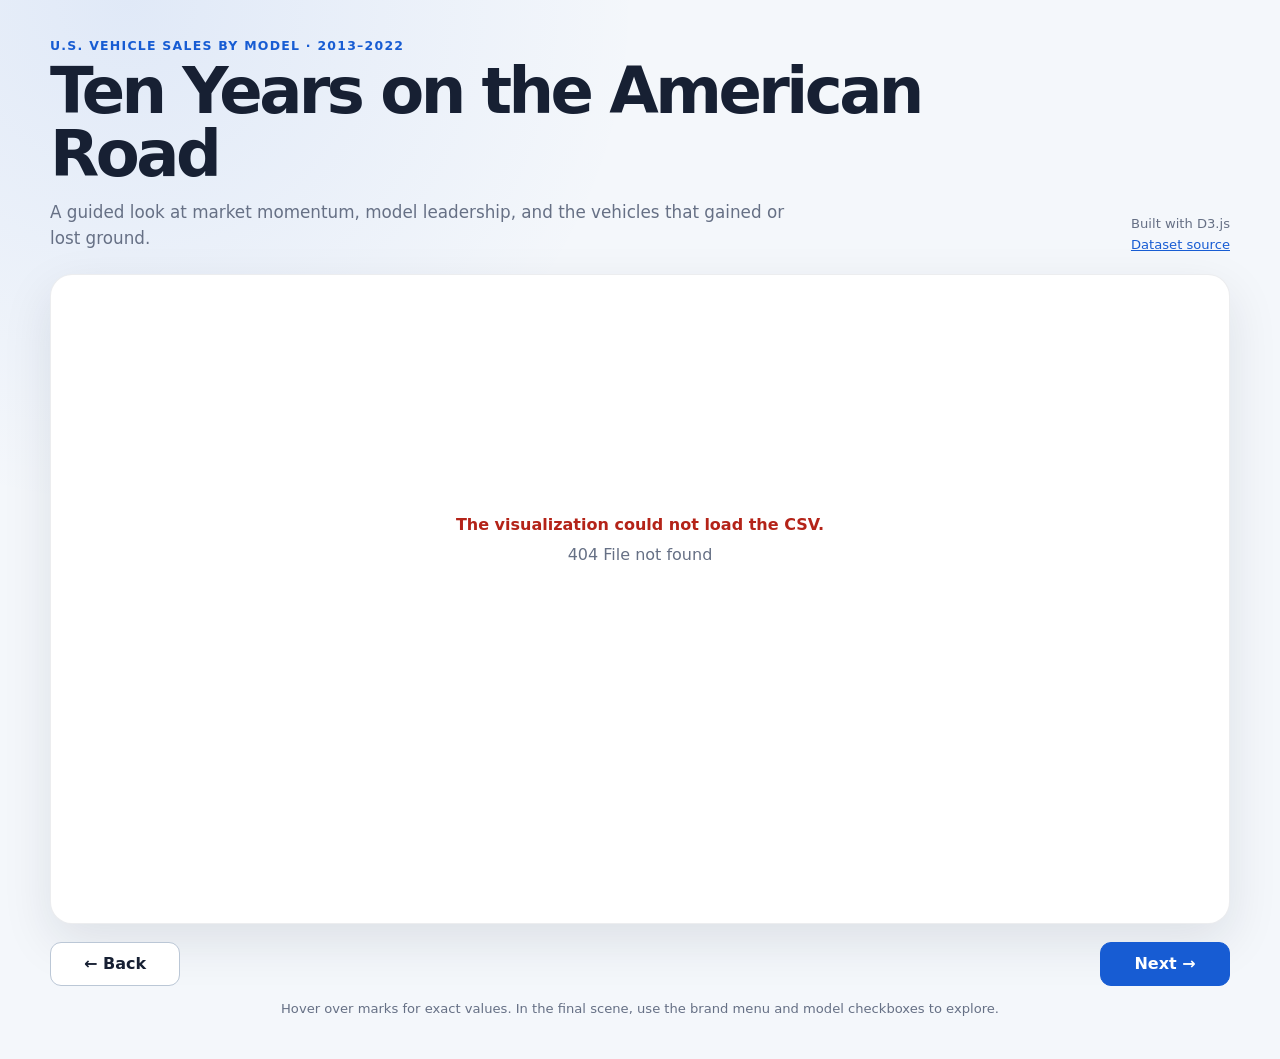
==== index.html @ c945c15e "Add files via upload" ====
<!DOCTYPE html>
<html lang="en">
<head>
  <meta charset="UTF-8" />
  <meta name="viewport" content="width=device-width, initial-scale=1.0" />
  <meta name="description" content="An interactive D3 narrative visualization of U.S. vehicle sales by model from 2013 to 2022." />
  <title>Ten Years on the American Road</title>
  <link rel="stylesheet" href="styles.css" />
</head>
<body>
  <main class="app-shell">
    <header class="site-header">
      <div>
        <p class="eyebrow">U.S. vehicle sales by model · 2013–2022</p>
        <h1>Ten Years on the American Road</h1>
        <p class="deck">A guided look at market momentum, model leadership, and the vehicles that gained or lost ground.</p>
      </div>
      <div class="source-note">
        <span>Built with D3.js</span>
        <a href="https://www.kaggle.com/datasets/jane92792/us-vehicle-sales-by-model" target="_blank" rel="noreferrer">Dataset source</a>
      </div>
    </header>


    <section class="story-card" aria-live="polite">
      <div class="scene-copy">
        <div class="scene-heading-row">
          <span id="scene-kicker" class="scene-kicker"></span>
          <span id="scene-count" class="scene-count"></span>
        </div>
        <h2 id="scene-title"></h2>
        <p id="scene-description" class="scene-description"></p>
      </div>

      <div id="explorer-controls" class="explorer-controls" hidden>
        <label>
          Brand
          <select id="brand-select" aria-label="Choose a vehicle brand"></select>
        </label>
        <fieldset>
          <legend>Models to compare</legend>
          <div id="model-options" class="model-options"></div>
        </fieldset>
      </div>

      <div id="chart-wrap" class="chart-wrap">
        <svg id="chart" role="img" aria-labelledby="scene-title scene-description"></svg>
        <div id="tooltip" class="tooltip" hidden></div>
      </div>

      <div id="scene-insight" class="scene-insight"></div>
    </section>

    <nav class="story-nav" aria-label="Narrative controls">
      <button id="back-button" class="nav-button secondary" type="button">← Back</button>
      <div id="progress-dots" class="progress-dots" aria-label="Scene progress"></div>
      <button id="next-button" class="nav-button primary" type="button">Next →</button>
    </nav>

    <footer>
      <p>Hover over marks for exact values. In the final scene, use the brand menu and model checkboxes to explore.</p>
    </footer>
  </main>

  <script src="d3.v7.min.js"></script>
  <script src="app.js"></script>
</body>
</html>
---- styles.css ----
:root {
  --ink: #172033;
  --muted: #667085;
  --paper: #ffffff;
  --canvas: #f4f7fb;
  --line: #d8e0ea;
  --accent: #175cd3;
  --accent-dark: #0b3b91;
  --accent-soft: #e8f1ff;
  --signal: #b42318;
  --shadow: 0 18px 50px rgba(20, 32, 51, 0.10);
}

* { box-sizing: border-box; }

[hidden] { display: none !important; }

body {
  margin: 0;
  font-family: Inter, ui-sans-serif, system-ui, -apple-system, BlinkMacSystemFont, "Segoe UI", sans-serif;
  color: var(--ink);
  background:
    radial-gradient(circle at 10% 0%, rgba(23, 92, 211, 0.09), transparent 32rem),
    var(--canvas);
}

button, select, input { font: inherit; }

.app-shell {
  width: min(1180px, calc(100% - 32px));
  margin: 0 auto;
  padding: 38px 0 30px;
}

.site-header {
  display: flex;
  justify-content: space-between;
  align-items: flex-end;
  gap: 28px;
  margin-bottom: 22px;
}

.eyebrow, .scene-kicker {
  margin: 0 0 7px;
  color: var(--accent);
  font-size: 0.78rem;
  font-weight: 800;
  letter-spacing: 0.1em;
  text-transform: uppercase;
}

h1 {
  margin: 0;
  font-size: clamp(2rem, 5vw, 4.1rem);
  line-height: 0.98;
  letter-spacing: -0.055em;
}

.deck {
  max-width: 760px;
  margin: 14px 0 0;
  color: var(--muted);
  font-size: 1.05rem;
  line-height: 1.55;
}

.source-note {
  display: flex;
  flex-direction: column;
  align-items: flex-end;
  gap: 6px;
  flex: 0 0 auto;
  color: var(--muted);
  font-size: 0.82rem;
}

.source-note a { color: var(--accent); }


.story-card {
  min-height: 650px;
  padding: 30px;
  border: 1px solid rgba(23, 32, 51, 0.08);
  border-radius: 22px;
  background: var(--paper);
  box-shadow: var(--shadow);
}

.scene-copy { max-width: 880px; }

.scene-heading-row {
  display: flex;
  align-items: center;
  justify-content: space-between;
  gap: 20px;
}

.scene-count {
  color: var(--muted);
  font-size: 0.82rem;
  font-weight: 700;
}

h2 {
  margin: 0;
  font-size: clamp(1.65rem, 3vw, 2.55rem);
  letter-spacing: -0.035em;
}

.scene-description {
  margin: 10px 0 0;
  color: var(--muted);
  line-height: 1.55;
}

.chart-wrap {
  position: relative;
  min-height: 430px;
  margin-top: 18px;
}

#chart {
  display: block;
  width: 100%;
  height: 430px;
  overflow: visible;
}

.axis path, .axis line { stroke: #cfd8e3; }
.axis text { fill: #667085; font-size: 12px; }
.grid line { stroke: #e7edf4; }
.grid path { display: none; }

.axis-label {
  fill: #667085;
  font-size: 12px;
  font-weight: 650;
}

.series-label {
  font-size: 12px;
  font-weight: 750;
}

.annotation-card rect {
  fill: #ffffff;
  stroke: #b9c7d8;
  rx: 10;
  filter: drop-shadow(0 5px 10px rgba(23, 32, 51, 0.10));
}

.annotation-card .annotation-title {
  fill: var(--ink);
  font-size: 12px;
  font-weight: 800;
}

.annotation-card .annotation-body {
  fill: var(--muted);
  font-size: 11px;
}

.annotation-line {
  stroke: #8091a7;
  stroke-width: 1.4;
  fill: none;
}

.scene-insight {
  display: grid;
  grid-template-columns: repeat(3, minmax(0, 1fr));
  gap: 12px;
  margin-top: 8px;
}

.metric {
  min-height: 92px;
  padding: 14px 16px;
  border: 1px solid var(--line);
  border-radius: 13px;
  background: #fbfcfe;
}

.metric-label {
  display: block;
  margin-bottom: 6px;
  color: var(--muted);
  font-size: 0.76rem;
  font-weight: 700;
  text-transform: uppercase;
  letter-spacing: 0.065em;
}

.metric strong {
  display: block;
  font-size: 1.12rem;
  line-height: 1.25;
}

.metric small {
  display: block;
  margin-top: 5px;
  color: var(--muted);
  line-height: 1.35;
}

.explorer-controls {
  display: grid;
  grid-template-columns: 210px 1fr;
  gap: 18px;
  align-items: start;
  margin: 20px 0 4px;
  padding: 15px;
  border: 1px solid var(--line);
  border-radius: 14px;
  background: #f8fafc;
}

.explorer-controls label,
.explorer-controls legend {
  color: var(--muted);
  font-size: 0.79rem;
  font-weight: 750;
}

.explorer-controls select {
  width: 100%;
  margin-top: 6px;
  padding: 9px 11px;
  border: 1px solid #bfcbd9;
  border-radius: 9px;
  background: #fff;
  color: var(--ink);
}

.explorer-controls fieldset {
  margin: 0;
  padding: 0;
  border: 0;
}

.model-options {
  display: flex;
  flex-wrap: wrap;
  gap: 8px 14px;
  margin-top: 7px;
}

.model-choice {
  display: inline-flex;
  align-items: center;
  gap: 6px;
  color: var(--ink) !important;
  font-size: 0.84rem !important;
  font-weight: 600 !important;
  cursor: pointer;
}

.tooltip {
  position: absolute;
  z-index: 10;
  min-width: 150px;
  padding: 10px 12px;
  border: 1px solid #c5d0de;
  border-radius: 10px;
  background: rgba(255, 255, 255, 0.98);
  box-shadow: 0 10px 28px rgba(23, 32, 51, 0.16);
  pointer-events: none;
  font-size: 0.82rem;
  line-height: 1.45;
}

.tooltip strong { display: block; }
.tooltip span { color: var(--muted); }

.story-nav {
  display: grid;
  grid-template-columns: 130px 1fr 130px;
  align-items: center;
  gap: 20px;
  margin-top: 18px;
}

.nav-button {
  min-height: 44px;
  padding: 10px 15px;
  border-radius: 11px;
  font-weight: 750;
  cursor: pointer;
  transition: transform 120ms ease, opacity 120ms ease;
}

.nav-button:hover:not(:disabled) { transform: translateY(-1px); }
.nav-button:disabled { opacity: 0.4; cursor: not-allowed; }
.nav-button.primary { border: 1px solid var(--accent); background: var(--accent); color: #fff; }
.nav-button.secondary { border: 1px solid #bbc7d6; background: #fff; color: var(--ink); }

.progress-dots {
  display: flex;
  justify-content: center;
  gap: 9px;
}

.progress-dot {
  width: 11px;
  height: 11px;
  padding: 0;
  border: 0;
  border-radius: 99px;
  background: #cbd5e1;
  cursor: pointer;
}
.progress-dot.active { width: 34px; background: var(--accent); }

footer {
  margin-top: 15px;
  color: var(--muted);
  font-size: 0.82rem;
  text-align: center;
}

.loading, .error-message {
  display: grid;
  place-items: center;
  min-height: 360px;
  color: var(--muted);
  text-align: center;
}

@media (max-width: 760px) {
  .app-shell { width: min(100% - 18px, 1180px); padding-top: 20px; }
  .site-header { display: block; }
  .source-note { align-items: flex-start; margin-top: 16px; }
  .story-card { padding: 20px 14px; min-height: 600px; }
  .scene-insight { grid-template-columns: 1fr; }
  .explorer-controls { grid-template-columns: 1fr; }
  .story-nav { grid-template-columns: 100px 1fr 100px; gap: 10px; }
  #chart { height: 400px; }
}
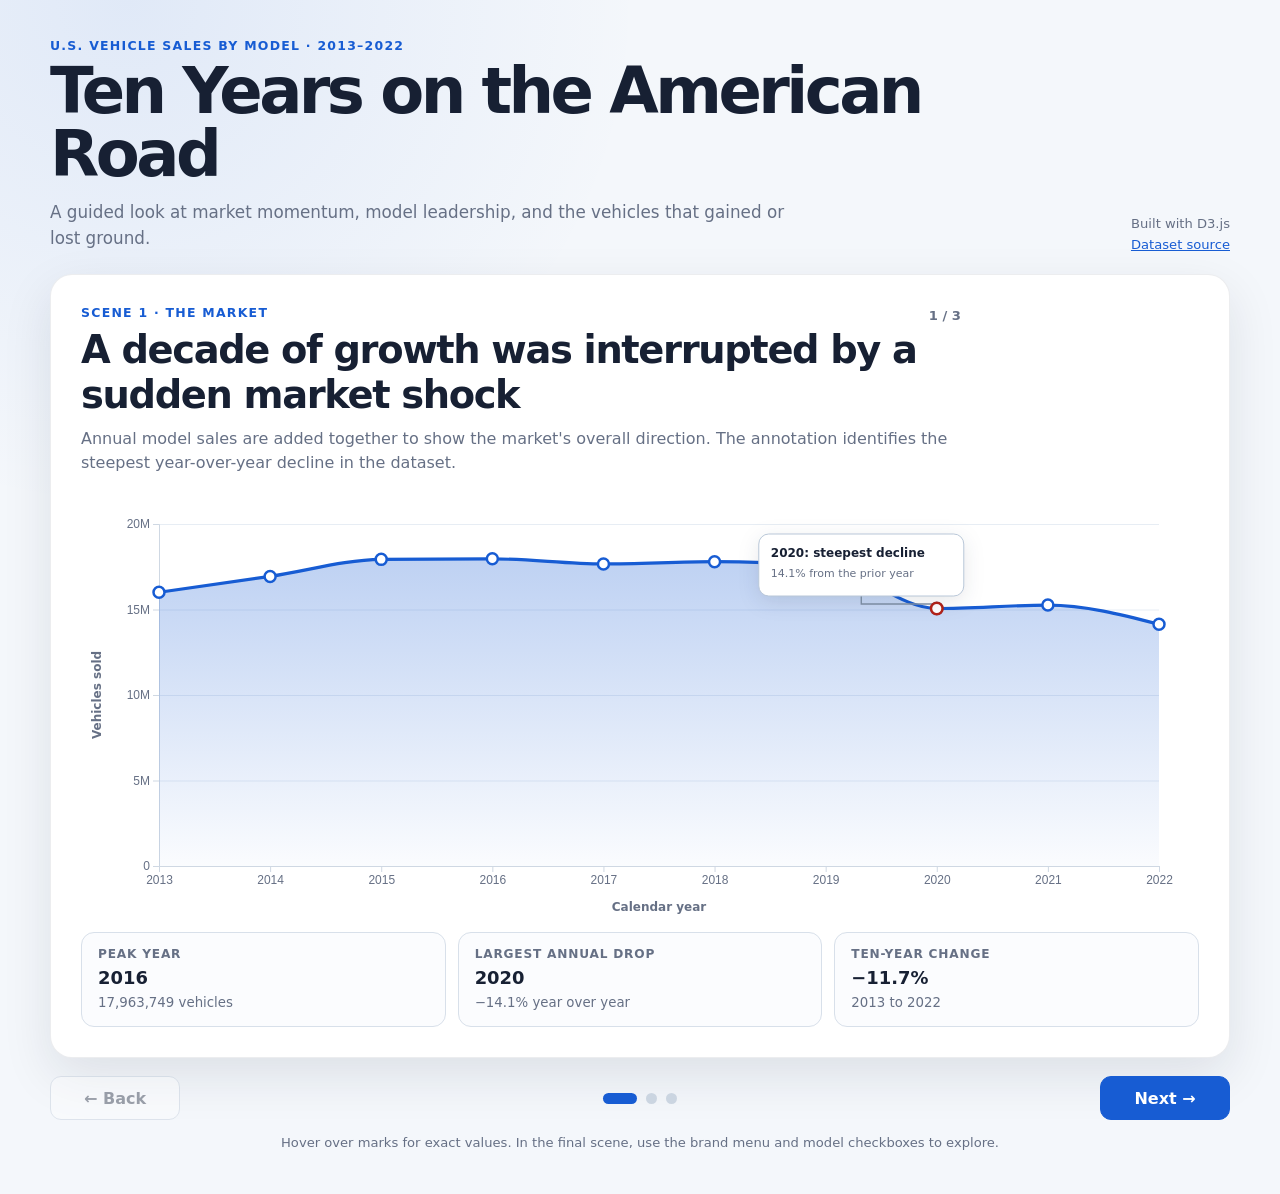
==== commit a40f758b: "Add files via upload" ====
--- a/index.html
+++ b/index.html
@@ -21,6 +21,10 @@
       </div>
     </header>
 
+    <section id="data-warning" class="data-warning" hidden>
+      <strong>Demonstration data is active.</strong>
+      Replace <code>data/us_car_model_sales_2013_2022.csv</code> with the downloaded Kaggle CSV before submitting.
+    </section>
 
     <section class="story-card" aria-live="polite">
       <div class="scene-copy">
@@ -63,6 +67,7 @@
   </main>
 
   <script src="d3.v7.min.js"></script>
+  <script src="vehicle-data.js"></script>
   <script src="app.js"></script>
 </body>
 </html>
